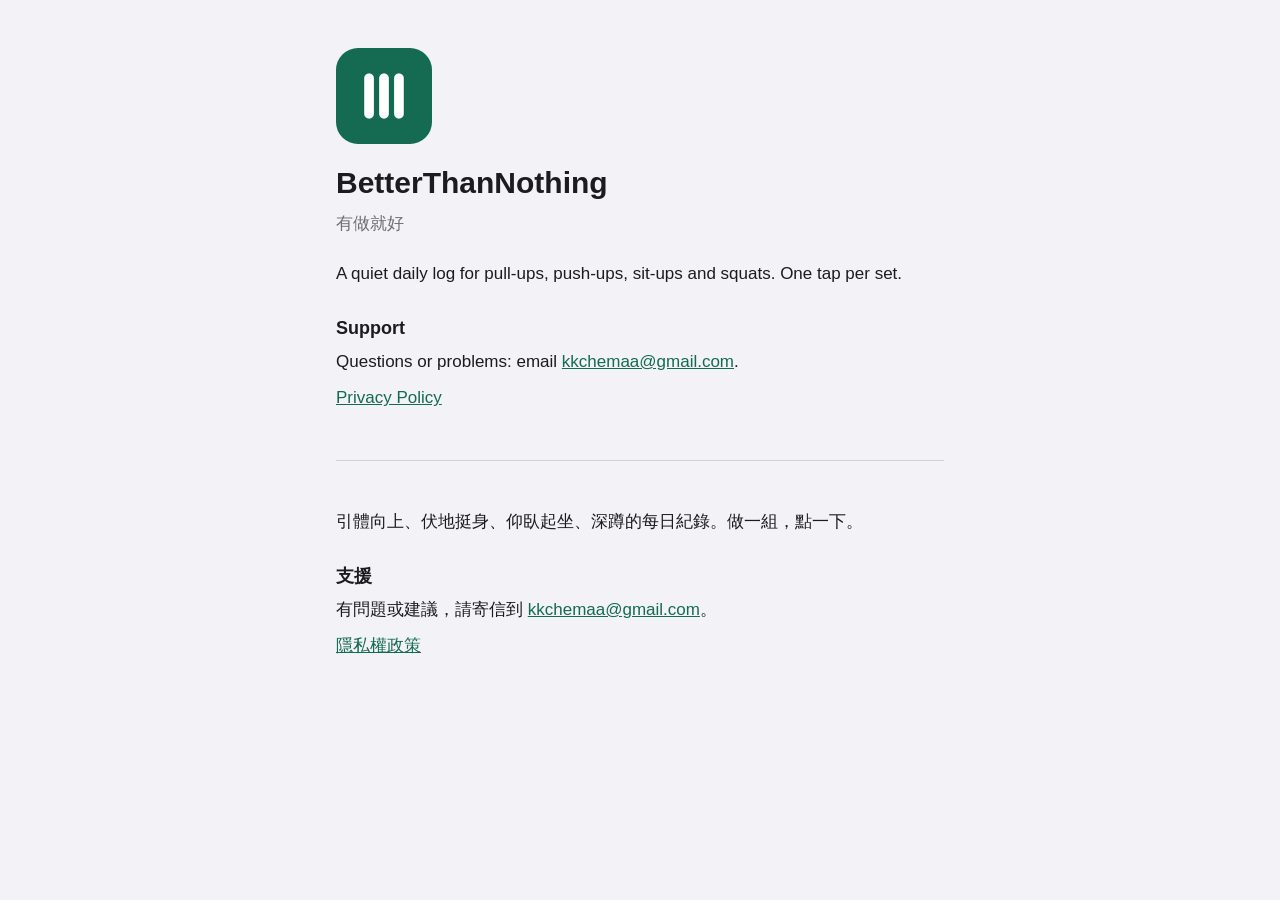
==== index.html @ b8d8a31e "Support page and privacy policy for BetterThanNothing Co-Authored-By: Claude Opus 5.5 <noreply@anthr" ====
<!doctype html>
<html lang="en">
<head>
<meta charset="utf-8">
<meta name="viewport" content="width=device-width, initial-scale=1">
<title>BetterThanNothing (有做就好) – Pull-up &amp; Push-up Log for iPhone</title>
<meta name="description" content="A quiet daily log for pull-ups, push-ups, sit-ups and squats. One tap per set. No streaks, no account; everything stays on your iPhone. 有做就好：做一組，點一下。">
<link rel="canonical" href="https://kkchemaa-dotcom.github.io/betterthannothing/">
<!-- Fill in the App Store Apple ID after release:
<meta name="apple-itunes-app" content="app-id=0000000000"> -->
<link rel="icon" type="image/png" sizes="192x192" href="icon.png">
<link rel="apple-touch-icon" href="icon.png">
<meta property="og:type" content="website">
<meta property="og:site_name" content="BetterThanNothing">
<meta property="og:title" content="BetterThanNothing · 有做就好">
<meta property="og:description" content="A quiet daily log for pull-ups, push-ups, sit-ups and squats. One tap per set.">
<meta property="og:url" content="https://kkchemaa-dotcom.github.io/betterthannothing/">
<meta property="og:image" content="https://kkchemaa-dotcom.github.io/betterthannothing/icon.png">
<meta property="og:locale" content="en_US">
<meta property="og:locale:alternate" content="zh_TW">
<meta name="twitter:card" content="summary">
<link rel="stylesheet" href="style.css">
</head>
<body>
<main>
  <img class="icon" src="icon.png" alt="" width="96" height="96">
  <h1>BetterThanNothing</h1>
  <p class="sub">有做就好</p>

  <section lang="en">
    <p>A quiet daily log for pull-ups, push-ups, sit-ups and squats. One tap per set.</p>
    <h2>Support</h2>
    <p>Questions or problems: email <a href="mailto:kkchemaa@gmail.com">kkchemaa@gmail.com</a>.</p>
    <p><a href="privacy/">Privacy Policy</a></p>
  </section>

  <hr>

  <section lang="zh-Hant">
    <p>引體向上、伏地挺身、仰臥起坐、深蹲的每日紀錄。做一組，點一下。</p>
    <h2>支援</h2>
    <p>有問題或建議，請寄信到 <a href="mailto:kkchemaa@gmail.com">kkchemaa@gmail.com</a>。</p>
    <p><a href="privacy/">隱私權政策</a></p>
  </section>
</main>
</body>
</html>
---- style.css ----
:root {
  --bg: #f2f2f7;
  --text: #1c1c1e;
  --muted: #6e6e73;
  --accent: #146b52;
  --rule: #d1d1d6;
  color-scheme: light dark;
}
@media (prefers-color-scheme: dark) {
  :root {
    --bg: #000000;
    --text: #f2f2f7;
    --muted: #98989f;
    --accent: #34a882;
    --rule: #38383a;
  }
}
* { box-sizing: border-box; }
body {
  margin: 0;
  background: var(--bg);
  color: var(--text);
  font: 17px/1.55 -apple-system, BlinkMacSystemFont, "PingFang TC", "Helvetica Neue", sans-serif;
}
main { max-width: 640px; margin: 0 auto; padding: 48px 16px 64px; }
h1 { font-size: 30px; margin: 0 0 4px; }
h2 { font-size: 18px; margin: 28px 0 6px; }
p, li { margin: 0 0 10px; }
ul { padding-left: 1.2em; }
a { color: var(--accent); }
.icon { border-radius: 22px; display: block; margin-bottom: 16px; }
.sub, .date { color: var(--muted); margin-bottom: 24px; }
.back { margin-bottom: 32px; font-size: 15px; }
hr { border: 0; border-top: 1px solid var(--rule); margin: 48px 0; }
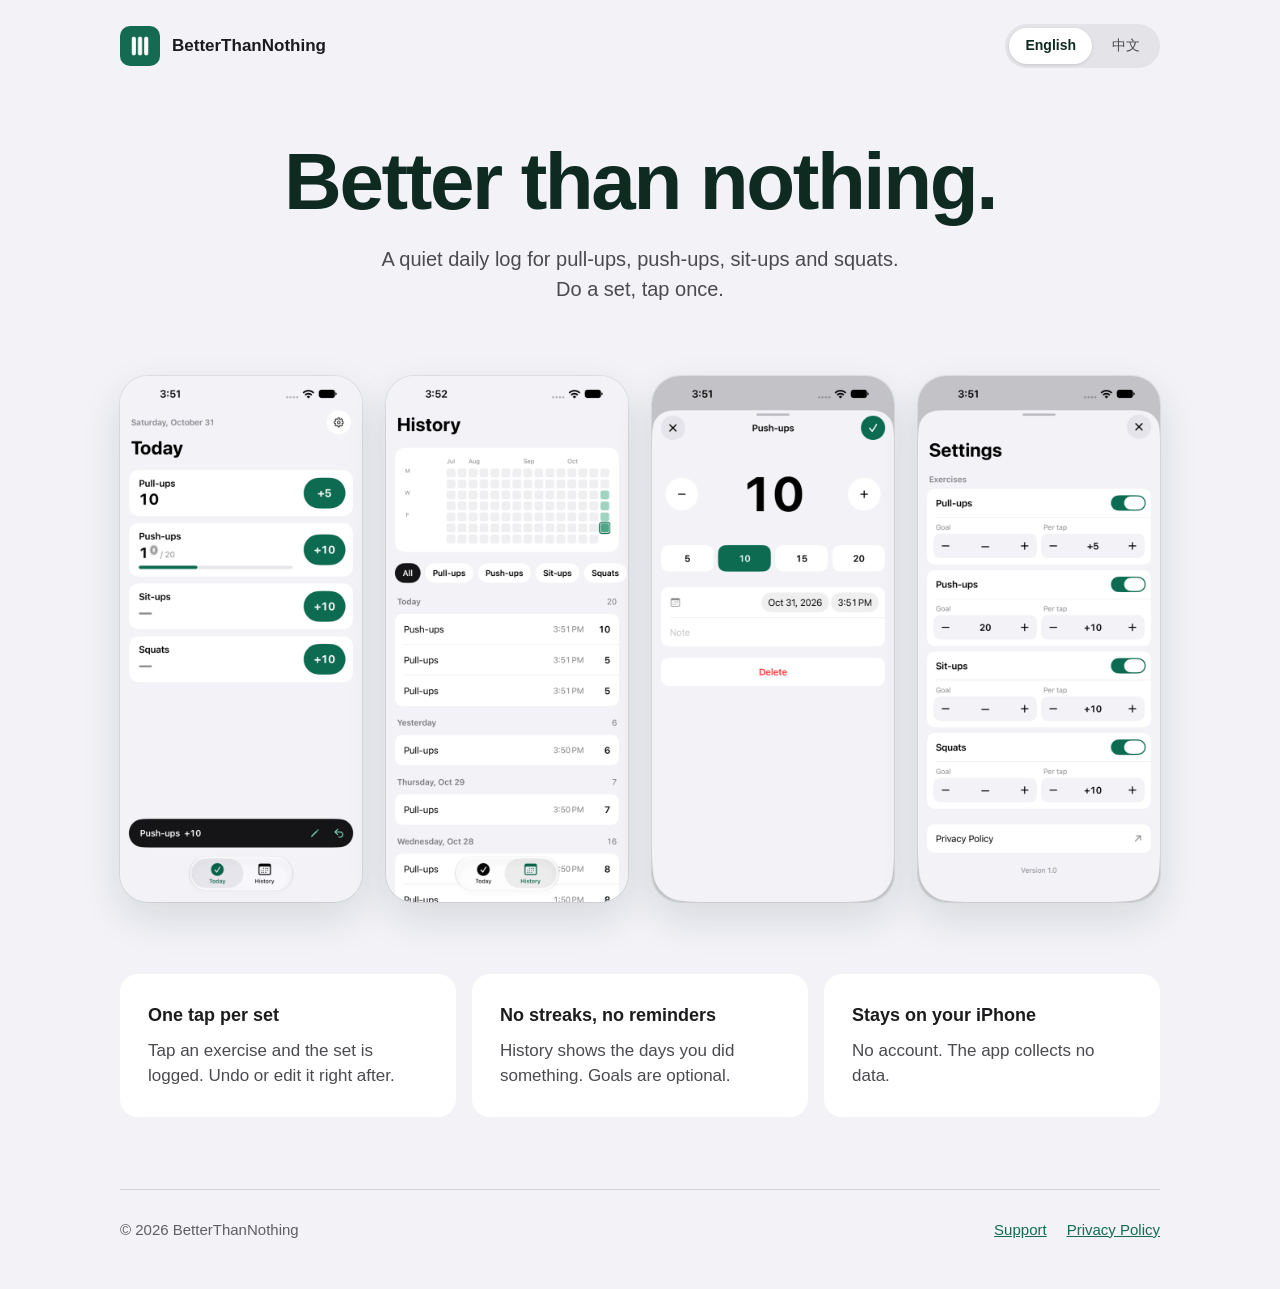
==== commit 5b6d4202: "Landing page with screenshots, and a matching privacy policy Hero, four screenshots (dark versions f" ====
--- a/index.html
+++ b/index.html
@@ -22,26 +22,72 @@
 <link rel="stylesheet" href="style.css">
 </head>
 <body>
-<main>
-  <img class="icon" src="icon.png" alt="" width="96" height="96">
-  <h1>BetterThanNothing</h1>
-  <p class="sub">有做就好</p>
+<header class="top wrap">
+  <a class="brand" href="./"><img src="icon.png" alt="" width="40" height="40">BetterThanNothing</a>
+  <div class="lang" role="group" aria-label="Language / 語言">
+    <button type="button" data-lang="en" aria-pressed="true">English</button>
+    <button type="button" data-lang="zh-Hant" aria-pressed="false">中文</button>
+  </div>
+</header>
 
-  <section lang="en">
-    <p>A quiet daily log for pull-ups, push-ups, sit-ups and squats. One tap per set.</p>
-    <h2>Support</h2>
-    <p>Questions or problems: email <a href="mailto:kkchemaa@gmail.com">kkchemaa@gmail.com</a>.</p>
-    <p><a href="privacy/">Privacy Policy</a></p>
+<main class="landing wrap" lang="en">
+  <section class="hero">
+    <h1>Better than nothing.</h1>
+    <p>A quiet daily log for pull-ups, push-ups, sit-ups and squats. Do a set, tap once.</p>
+    <!-- After release, the App Store badge and link go here. -->
   </section>
 
-  <hr>
+  <section class="shots" aria-label="Screenshots">
+    <picture><source srcset="img/en-dark-today.png" media="(prefers-color-scheme: dark)"><img src="img/en-light-today.png" width="598" height="1300" alt="Today: one card per exercise"></picture>
+    <picture><source srcset="img/en-dark-history.png" media="(prefers-color-scheme: dark)"><img src="img/en-light-history.png" width="598" height="1300" alt="History: a 15-week heatmap" loading="lazy"></picture>
+    <picture><source srcset="img/en-dark-edit-set.png" media="(prefers-color-scheme: dark)"><img src="img/en-light-edit-set.png" width="598" height="1300" alt="Edit set: reps, date and note" loading="lazy"></picture>
+    <picture><source srcset="img/en-dark-settings.png" media="(prefers-color-scheme: dark)"><img src="img/en-light-settings.png" width="598" height="1300" alt="Settings: goals and reps per tap" loading="lazy"></picture>
+  </section>
 
-  <section lang="zh-Hant">
+  <section class="points">
+    <div><h2>One tap per set</h2><p>Tap an exercise and the set is logged. Undo or edit it right after.</p></div>
+    <div><h2>No streaks, no reminders</h2><p>History shows the days you did something. Goals are optional.</p></div>
+    <div><h2>Stays on your iPhone</h2><p>No account. The app collects no data.</p></div>
+  </section>
+
+  <footer class="foot">
+    <span>© 2026 BetterThanNothing</span>
+    <nav>
+      <a href="mailto:kkchemaa@gmail.com">Support</a>
+      <a href="privacy/">Privacy Policy</a>
+    </nav>
+  </footer>
+</main>
+
+<main class="landing wrap" lang="zh-Hant" hidden>
+  <section class="hero">
+    <h1>有做就好。</h1>
     <p>引體向上、伏地挺身、仰臥起坐、深蹲的每日紀錄。做一組，點一下。</p>
-    <h2>支援</h2>
-    <p>有問題或建議，請寄信到 <a href="mailto:kkchemaa@gmail.com">kkchemaa@gmail.com</a>。</p>
-    <p><a href="privacy/">隱私權政策</a></p>
+    <!-- 上架後在這裡放 App Store 徽章與連結。 -->
   </section>
+
+  <section class="shots" aria-label="截圖">
+    <picture><source srcset="img/zh-Hant-dark-today.png" media="(prefers-color-scheme: dark)"><img src="img/zh-Hant-light-today.png" width="598" height="1300" alt="今天：每個動作一張卡片"></picture>
+    <picture><source srcset="img/zh-Hant-dark-history.png" media="(prefers-color-scheme: dark)"><img src="img/zh-Hant-light-history.png" width="598" height="1300" alt="紀錄：15 週熱度圖" loading="lazy"></picture>
+    <picture><source srcset="img/zh-Hant-dark-edit-set.png" media="(prefers-color-scheme: dark)"><img src="img/zh-Hant-light-edit-set.png" width="598" height="1300" alt="編輯：次數、日期與備註" loading="lazy"></picture>
+    <picture><source srcset="img/zh-Hant-dark-settings.png" media="(prefers-color-scheme: dark)"><img src="img/zh-Hant-light-settings.png" width="598" height="1300" alt="設定：目標與每次點擊次數" loading="lazy"></picture>
+  </section>
+
+  <section class="points">
+    <div><h2>點一下，記一組</h2><p>點一下動作卡片就記好了。記完可以馬上復原或修改。</p></div>
+    <div><h2>沒有連續天數，沒有提醒</h2><p>紀錄只顯示有做的日子。目標可有可無。</p></div>
+    <div><h2>只留在你的 iPhone</h2><p>不用帳號。App 不收集任何資料。</p></div>
+  </section>
+
+  <footer class="foot">
+    <span>© 2026 有做就好</span>
+    <nav>
+      <a href="mailto:kkchemaa@gmail.com">支援</a>
+      <a href="privacy/">隱私權政策</a>
+    </nav>
+  </footer>
 </main>
+
+<script src="lang.js"></script>
 </body>
 </html>
--- a/style.css
+++ b/style.css
@@ -1,34 +1,113 @@
 :root {
   --bg: #f2f2f7;
+  --card: #ffffff;
   --text: #1c1c1e;
-  --muted: #6e6e73;
+  --heading: #0f2a21;
+  --muted: #4a4a4f;
+  --faint: #5e5e63;
   --accent: #146b52;
+  --accent-hover: #0e4e3c;
   --rule: #d1d1d6;
+  --pill: #e3e3e8;
+  --shadow: 15, 42, 33;
   color-scheme: light dark;
 }
 @media (prefers-color-scheme: dark) {
   :root {
     --bg: #000000;
+    --card: #1c1c1e;
     --text: #f2f2f7;
-    --muted: #98989f;
+    --heading: #f2f2f7;
+    --muted: #aeaeb2;
+    --faint: #98989f;
     --accent: #34a882;
+    --accent-hover: #5cc49f;
     --rule: #38383a;
+    --pill: #2c2c2e;
+    --shadow: 0, 0, 0;
   }
 }
+
 * { box-sizing: border-box; }
+html { -webkit-text-size-adjust: 100%; }
 body {
   margin: 0;
   background: var(--bg);
   color: var(--text);
-  font: 17px/1.55 -apple-system, BlinkMacSystemFont, "PingFang TC", "Helvetica Neue", sans-serif;
+  font: 17px/1.55 -apple-system, BlinkMacSystemFont, "SF Pro Text", "PingFang TC", "Noto Sans TC", "Helvetica Neue", sans-serif;
 }
-main { max-width: 640px; margin: 0 auto; padding: 48px 16px 64px; }
-h1 { font-size: 30px; margin: 0 0 4px; }
-h2 { font-size: 18px; margin: 28px 0 6px; }
-p, li { margin: 0 0 10px; }
-ul { padding-left: 1.2em; }
 a { color: var(--accent); }
-.icon { border-radius: 22px; display: block; margin-bottom: 16px; }
-.sub, .date { color: var(--muted); margin-bottom: 24px; }
-.back { margin-bottom: 32px; font-size: 15px; }
-hr { border: 0; border-top: 1px solid var(--rule); margin: 48px 0; }
+a:hover { color: var(--accent-hover); }
+img { display: block; }
+[hidden] { display: none !important; }
+
+.wrap { max-width: 1080px; margin: 0 auto; padding: 0 20px; }
+
+/* Header */
+.top {
+  display: flex; flex-wrap: wrap; align-items: center; justify-content: space-between;
+  gap: 16px; padding: 24px 20px;
+}
+.brand { display: flex; align-items: center; gap: 12px; color: inherit; text-decoration: none; font-weight: 600; }
+.brand img { width: 40px; height: 40px; border-radius: 10px; }
+.lang { display: flex; gap: 4px; background: var(--pill); border-radius: 999px; padding: 4px; }
+.lang button {
+  min-height: 36px; padding: 0 16px; border: 0; border-radius: 999px;
+  font: inherit; font-size: 14px; cursor: pointer; background: transparent; color: var(--muted);
+}
+.lang button[aria-pressed="true"] {
+  background: var(--card); color: var(--heading); font-weight: 600;
+  box-shadow: 0 1px 3px rgba(0, 0, 0, 0.12);
+}
+
+/* Landing */
+main.landing { padding-top: 48px; display: flex; flex-direction: column; gap: 72px; }
+.hero { display: flex; flex-direction: column; align-items: center; text-align: center; gap: 20px; }
+.hero h1 {
+  margin: 0; font-size: clamp(2.75rem, 7vw, 5rem); line-height: 1.05;
+  font-weight: 700; letter-spacing: -0.03em; color: var(--heading);
+}
+[lang="zh-Hant"] .hero h1 { line-height: 1.15; letter-spacing: 0.02em; }
+.hero p { margin: 0; max-width: 34rem; font-size: 1.25rem; line-height: 1.5; color: var(--muted); }
+[lang="zh-Hant"] .hero p { line-height: 1.6; }
+
+.shots { display: grid; grid-template-columns: repeat(auto-fit, minmax(200px, 1fr)); gap: 24px; }
+.shots img {
+  width: 100%; height: auto; border-radius: 28px;
+  box-shadow: 0 0 0 1px rgba(var(--shadow), 0.08), 0 16px 40px rgba(var(--shadow), 0.12);
+}
+
+.points { display: grid; grid-template-columns: repeat(auto-fit, minmax(240px, 1fr)); gap: 16px; }
+.points div { background: var(--card); border-radius: 18px; padding: 28px; display: flex; flex-direction: column; gap: 8px; }
+.points h2 { margin: 0; font-size: 1.125rem; font-weight: 600; }
+.points p { margin: 0; line-height: 1.5; color: var(--muted); }
+[lang="zh-Hant"] .points p { line-height: 1.6; }
+
+/* Footer */
+.foot {
+  border-top: 1px solid var(--rule); padding: 28px 0 48px;
+  display: flex; flex-wrap: wrap; justify-content: space-between; gap: 12px;
+  font-size: 15px; color: var(--faint);
+}
+.foot nav { display: flex; flex-wrap: wrap; gap: 20px; }
+
+/* Article (privacy policy) */
+main.article { padding-top: 48px; }
+.article .card {
+  max-width: 720px; margin: 0 auto 72px; background: var(--card); border-radius: 18px; padding: 40px 32px;
+}
+.article h1 { margin: 0 0 4px; font-size: 2rem; letter-spacing: -0.02em; color: var(--heading); }
+.article .date { margin: 0 0 24px; color: var(--faint); font-size: 15px; }
+.article h2 { font-size: 1.125rem; margin: 28px 0 6px; }
+.article p, .article li { margin: 0 0 10px; color: var(--text); }
+.article ul { padding-left: 1.2em; margin: 0 0 10px; }
+.article .foot { max-width: 720px; margin: 0 auto; }
+
+@media (max-width: 480px) {
+  .top { padding: 16px; }
+  .wrap { padding: 0 16px; }
+  main.landing { padding-top: 32px; gap: 56px; }
+  .shots { grid-template-columns: repeat(2, 1fr); gap: 12px; }
+  .shots img { border-radius: 18px; }
+  .article .card { padding: 28px 20px; }
+}
